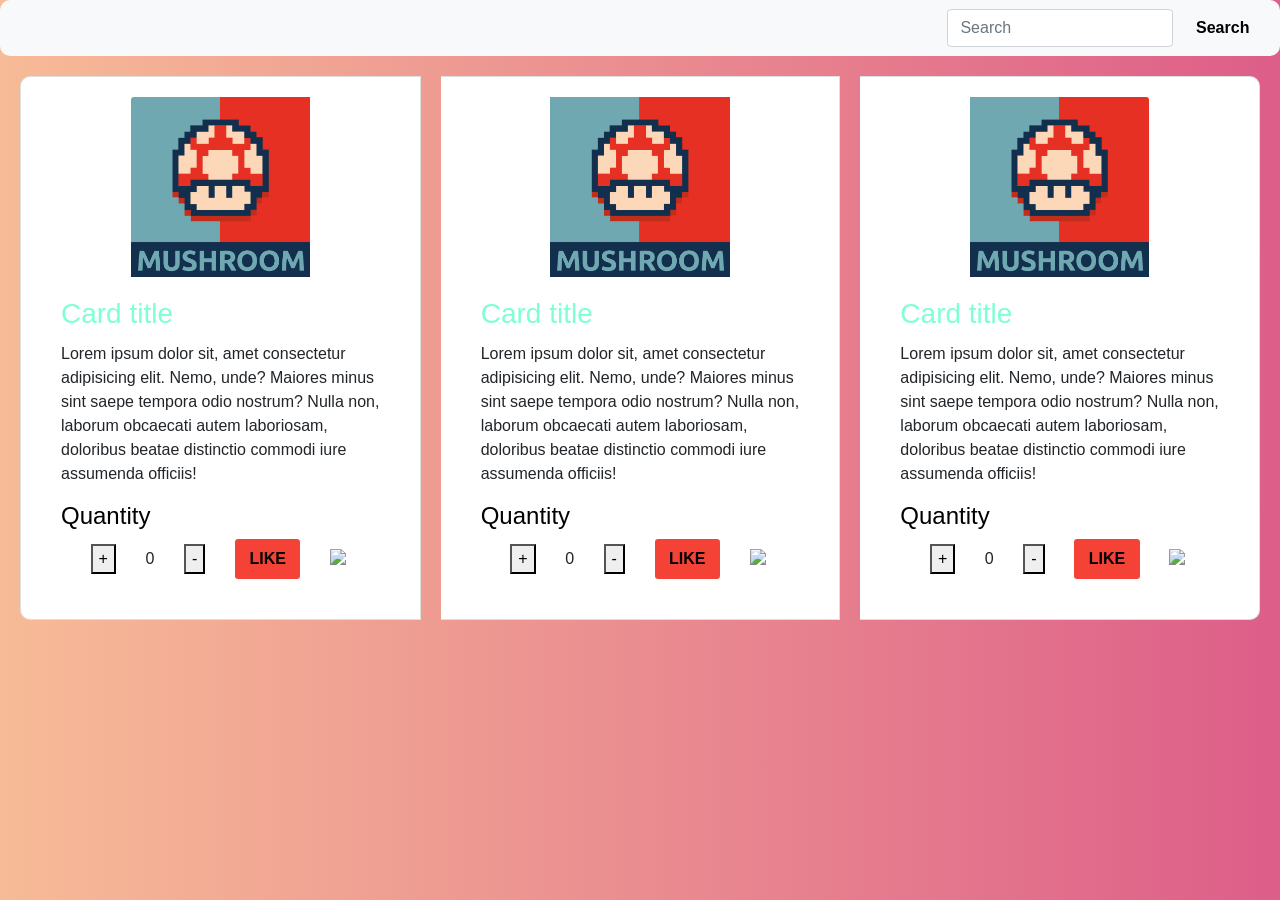
==== IntroDOM/index.html @ d8eeda42 "Update index.html" ====
<!DOCTYPE html>
<html lang="en">

<head>
    <meta charset="UTF-8" />
    <meta http-equiv="X-UA-Compatible" content="IE=edge" />
    <meta name="viewport" content="width=device-width, initial-scale=1.0" />
    <title>Document</title>
    <script>
        console.log(document);
    </script>
    <link rel="stylesheet" href="https://maxcdn.bootstrapcdn.com/bootstrap/4.0.0/css/bootstrap.min.css" integrity="sha384-Gn5384xqQ1aoWXA+058RXPxPg6fy4IWvTNh0E263XmFcJlSAwiGgFAW/dAiS6JXm" crossorigin="anonymous" />
    <link rel="stylesheet" href="style.css" />

</head>

<body>
    <header>
        <nav class="navbar navbar-light bg-light">
            <form class="form-inline">
                <input class="form-control mr-sm-2" type="search" placeholder="Search" aria-label="Search">
                <button class="btn btn-outline-success my-2 my-sm-0" type="submit">Search</button>
            </form>
        </nav>



        </button>
        </nav>
    </header>
    <main>
        <div class="card-group">
            <div class="card">
                <img class="card-img-top" src="./MUSHROOM.jpg" alt="Card image cap" />
                <div class="card-body">
                    <h3 class="card-title">Card title</h3>
                    <p class="card-text">
                        Lorem ipsum dolor sit, amet consectetur adipisicing elit. Nemo, unde? Maiores minus sint saepe tempora odio nostrum? Nulla non, laborum obcaecati autem laboriosam, doloribus beatae distinctio commodi iure assumenda officiis! </p>
                    <h4>Quantity</h4>

                    <div class="boutton">
                        <button class="plus">+</button>
                        <span class="qte">0</span>
                        <button class="minus">-</button>
                        <button class="btn danger">LIKE</button>
                        <img class="btnDelete" src="https://img.icons8.com/ios/452/waste.png" alt="poubelle" />
                    </div>

                </div>

            </div>
            <div class="card">
                <img class="card-img-top" src="./MUSHROOM.jpg" alt="Card image cap" />
                <div class="card-body">
                    <h3 class="card-title">Card title</h3>
                    <p class="card-text">
                        Lorem ipsum dolor sit, amet consectetur adipisicing elit. Nemo, unde? Maiores minus sint saepe tempora odio nostrum? Nulla non, laborum obcaecati autem laboriosam, doloribus beatae distinctio commodi iure assumenda officiis! </p>
                    <h4>Quantity</h4>

                    <div class="boutton">
                        <button class="plus">+</button>
                        <span class="qte">0</span>
                        <button class="minus">-</button>
                        <button class="btn danger">LIKE</button>
                        <img class="btnDelete" src="https://img.icons8.com/ios/452/waste.png" alt="poubelle" />
                    </div>

                </div>

            </div>
            <div class="card">
                <img class="card-img-top" src="./MUSHROOM.jpg" alt="Card image cap" />
                <div class="card-body">
                    <h3 class="card-title">Card title</h3>
                    <p class="card-text">
                        Lorem ipsum dolor sit, amet consectetur adipisicing elit. Nemo, unde? Maiores minus sint saepe tempora odio nostrum? Nulla non, laborum obcaecati autem laboriosam, doloribus beatae distinctio commodi iure assumenda officiis! </p>
                    <h4>Quantity</h4>
                    <div class="boutton">
                        <button class="plus">+</button>
                        <span class="qte">0</span>
                        <button class="minus">-</button>
                        <button class="btn danger">LIKE</button>
                        <img class="btnDelete" src="https://img.icons8.com/ios/452/waste.png" alt="poubelle" />



                    </div>

                </div>

            </div>

        </div>


    </main>
    <!-- ----------------------------------------------------- -->
    <!-- scipts bootstrap -->
    <script src="https://code.jquery.com/jquery-3.2.1.slim.min.js" integrity="sha384-KJ3o2DKtIkvYIK3UENzmM7KCkRr/rE9/Qpg6aAZGJwFDMVNA/GpGFF93hXpG5KkN" crossorigin="anonymous"></script>
    <script src="https://cdnjs.cloudflare.com/ajax/libs/popper.js/1.12.9/umd/popper.min.js" integrity="sha384-ApNbgh9B+Y1QKtv3Rn7W3mgPxhU9K/ScQsAP7hUibX39j7fakFPskvXusvfa0b4Q" crossorigin="anonymous"></script>
    <script src="https://maxcdn.bootstrapcdn.com/bootstrap/4.0.0/js/bootstrap.min.js" integrity="sha384-JZR6Spejh4U02d8jOt6vLEHfe/JQGiRRSQQxSfFWpi1MquVdAyjUar5+76PVCmYl" crossorigin="anonymous"></script>

    <Script src='./script.js'></Script>
</body>

</html>
---- IntroDOM/style.css ----
body {
    background: linear-gradient(to left, #dd5e89, #f7bb97);
    min-height: 100vh;
}

.cards {
    justify-content: space-between;
    width: 20%;
    border-radius: 10px;
}

.card {
    padding: 20px;
    margin: 20px;
    justify-content: center;
    align-items: center;
    border-radius: 10px;
}

.card-group {
    display: flex;
    justify-content: space-between;
    align-items: center;
    border-radius: 10px;
}

.btn {
    background-color: rgb(255, 255, 255);
}

h3 {
    color: aquamarine;
}

.navbar {
    display: flex;
    justify-content: flex-end;
    border-radius: 10px;
}

h4 {
    color: rgb(0, 0, 0);
}

.card-img-top {
    width: 50%;
    height: 50%;
    align-items: center;
}

.bottom-wrap-payment {
    padding: 0px;
    border-top: 1px solid #e4e4e4
}

.btn {
    display: inline-block;
    font-weight: 600;
    color: #000000;
    text-align: center;
    vertical-align: middle;
    -webkit-user-select: none;
    -moz-user-select: none;
    -ms-user-select: none;
    user-select: none;
    background-color: transparent;
    border: 1px solid transparent;
    padding: 0.45rem 0.85rem;
    font-size: 1rem;
    line-height: 1.5;
    border-radius: 0.2rem
}

.btn-primary {
    color: #fff;
    background-color: #3167eb;
    border-color: #3167eb
}

.bottom-wrap {
    display: flex;
    justify-content: space-evenly;
    align-items: center;
    flex-direction: column;
    margin-top: 50px;
}

.boutton {
    display: flex;
    justify-content: space-evenly;
    align-items: center;
}


/*.like {
    height: 20px;
    width: 20px;
}*/

.danger {
    background-color: #f44336;
}

.danger:hover {
    background: #da190b;
}

.btnDelete {
    width: 20px;
    height: 20px;
}
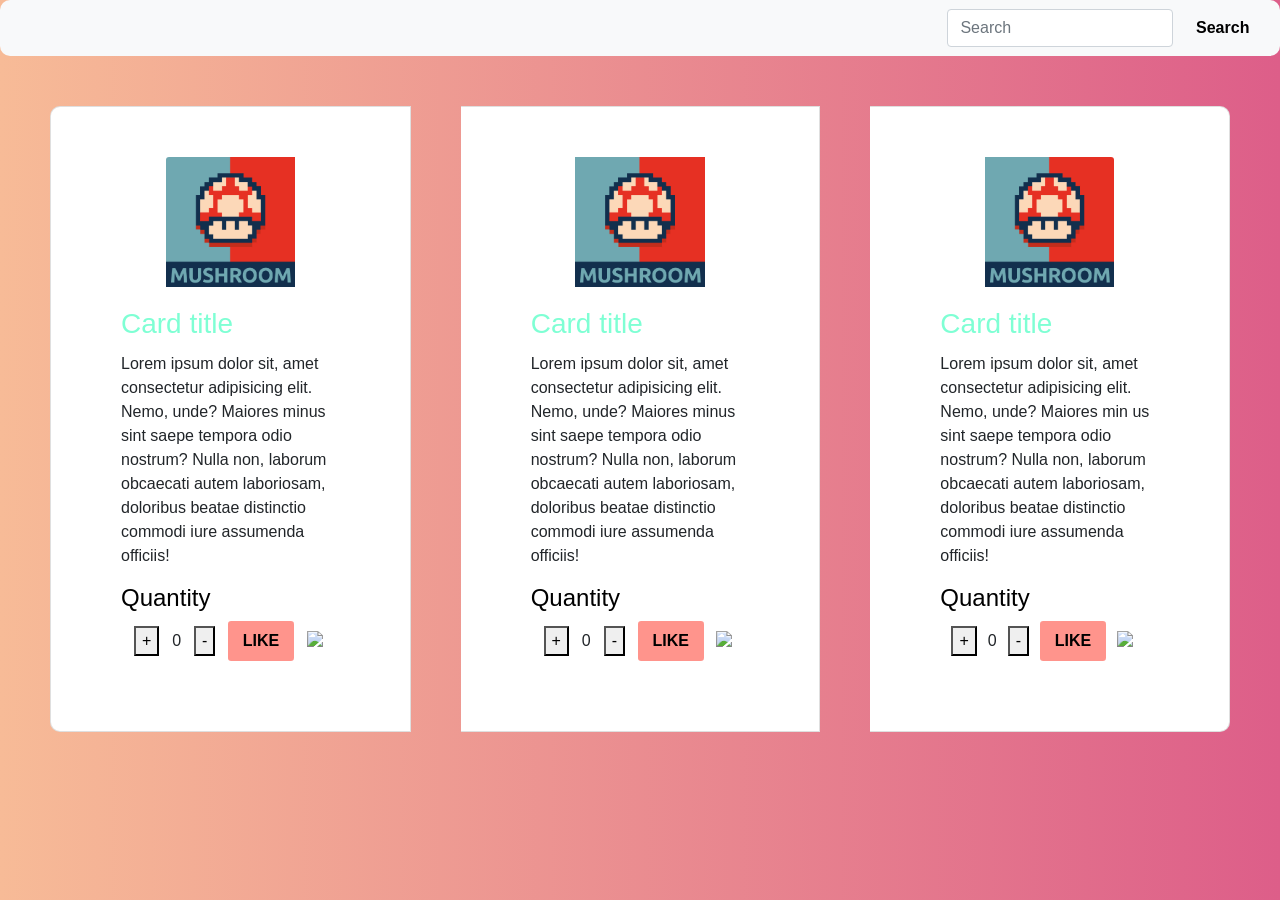
==== commit 761f4bf2: "Update index.html" ====
--- a/IntroDOM/index.html
+++ b/IntroDOM/index.html
@@ -73,7 +73,7 @@
                 <div class="card-body">
                     <h3 class="card-title">Card title</h3>
                     <p class="card-text">
-                        Lorem ipsum dolor sit, amet consectetur adipisicing elit. Nemo, unde? Maiores minus sint saepe tempora odio nostrum? Nulla non, laborum obcaecati autem laboriosam, doloribus beatae distinctio commodi iure assumenda officiis! </p>
+                        Lorem ipsum dolor sit, amet consectetur adipisicing elit. Nemo, unde? Maiores min us sint saepe tempora odio nostrum? Nulla non, laborum obcaecati autem laboriosam, doloribus beatae distinctio commodi iure assumenda officiis! </p>
                     <h4>Quantity</h4>
                     <div class="boutton">
                         <button class="plus">+</button>
@@ -81,12 +81,14 @@
                         <button class="minus">-</button>
                         <button class="btn danger">LIKE</button>
                         <img class="btnDelete" src="https://img.icons8.com/ios/452/waste.png" alt="poubelle" />
+                        <div class="placement">
+                            <div class="heart"></div>
+                        </div>
+                    </div>
 
 
+                </div>
 
-                    </div>
-
-                </div>
 
             </div>
 
--- a/IntroDOM/style.css
+++ b/IntroDOM/style.css
@@ -5,16 +5,20 @@
 
 .cards {
     justify-content: space-between;
-    width: 20%;
+    width: 200px;
     border-radius: 10px;
+    margin-bottom: 50px;
+    margin: top 50px;
 }
 
 .card {
-    padding: 20px;
-    margin: 20px;
+    padding: 50px;
+    margin: 50px;
+    margin: bottom 50px;
     justify-content: center;
     align-items: center;
     border-radius: 10px;
+    width: 20px;
 }
 
 .card-group {
@@ -98,7 +102,7 @@
 }*/
 
 .danger {
-    background-color: #f44336;
+    background-color: #ff948c;
 }
 
 .danger:hover {
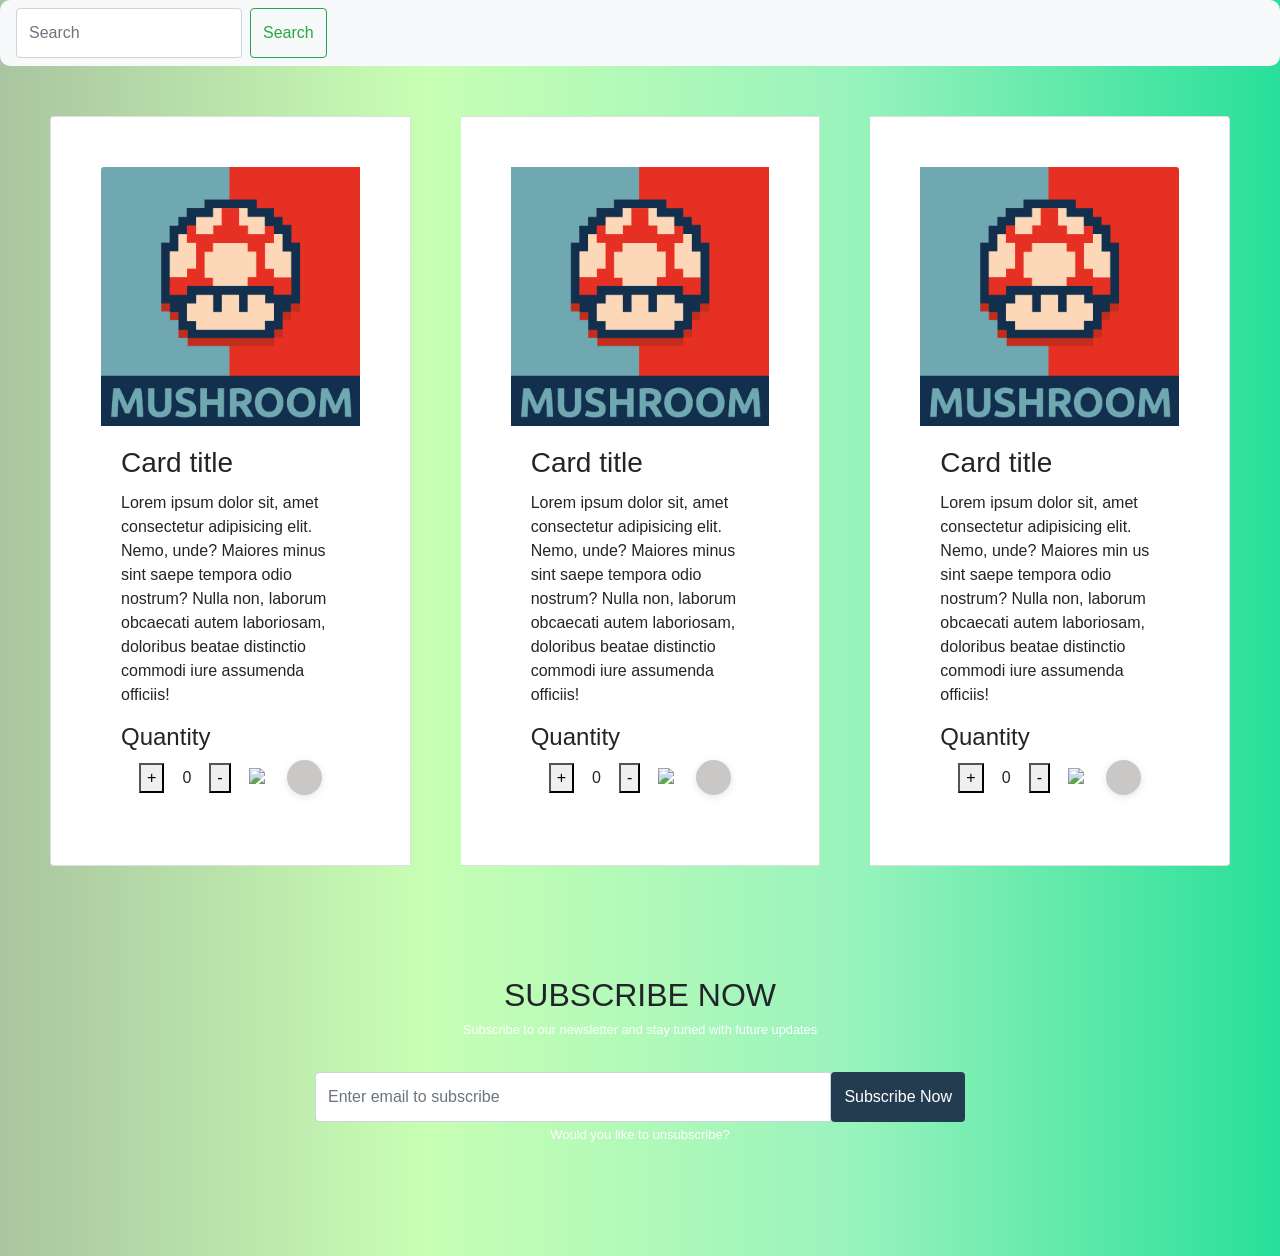
==== commit dc0fef50: "Update index.html" ====
--- a/IntroDOM/index.html
+++ b/IntroDOM/index.html
@@ -9,8 +9,10 @@
     <script>
         console.log(document);
     </script>
+
     <link rel="stylesheet" href="https://maxcdn.bootstrapcdn.com/bootstrap/4.0.0/css/bootstrap.min.css" integrity="sha384-Gn5384xqQ1aoWXA+058RXPxPg6fy4IWvTNh0E263XmFcJlSAwiGgFAW/dAiS6JXm" crossorigin="anonymous" />
     <link rel="stylesheet" href="style.css" />
+    <link href="//maxcdn.bootstrapcdn.com/bootstrap/4.1.1/css/bootstrap.min.css" rel="stylesheet" id="bootstrap-css">
 
 </head>
 
@@ -22,13 +24,18 @@
                 <button class="btn btn-outline-success my-2 my-sm-0" type="submit">Search</button>
             </form>
         </nav>
-
-
-
         </button>
         </nav>
     </header>
     <main>
+        <!-- Slides -->
+
+
+
+
+
+
+        <!-- Cards -->
         <div class="card-group">
             <div class="card">
                 <img class="card-img-top" src="./MUSHROOM.jpg" alt="Card image cap" />
@@ -42,8 +49,10 @@
                         <button class="plus">+</button>
                         <span class="qte">0</span>
                         <button class="minus">-</button>
-                        <button class="btn danger">LIKE</button>
                         <img class="btnDelete" src="https://img.icons8.com/ios/452/waste.png" alt="poubelle" />
+                        <div class="h_container">
+                            <i id="heart" class="far fa-heart"></i>
+                        </div>
                     </div>
 
                 </div>
@@ -61,8 +70,11 @@
                         <button class="plus">+</button>
                         <span class="qte">0</span>
                         <button class="minus">-</button>
-                        <button class="btn danger">LIKE</button>
+
                         <img class="btnDelete" src="https://img.icons8.com/ios/452/waste.png" alt="poubelle" />
+                        <div class="h_container">
+                            <i id="heart" class="far fa-heart"></i>
+                        </div>
                     </div>
 
                 </div>
@@ -79,10 +91,9 @@
                         <button class="plus">+</button>
                         <span class="qte">0</span>
                         <button class="minus">-</button>
-                        <button class="btn danger">LIKE</button>
                         <img class="btnDelete" src="https://img.icons8.com/ios/452/waste.png" alt="poubelle" />
-                        <div class="placement">
-                            <div class="heart"></div>
+                        <div class="h_container">
+                            <i id="heart" class="far fa-heart"></i>
                         </div>
                     </div>
 
@@ -96,8 +107,29 @@
 
 
     </main>
+    <footer>
+        <div class="newsletter">
+            <div class="container">
+                <div class="row">
+                    <div class="col-sm-12">
+                        <div class="content">
+                            <h2>SUBSCRIBE NOW</h2>
+                            <h6 class="content-tuned">Subscribe to our newsletter and stay tuned with future updates</h6>
+                            <div class="input-group"> <input type="email" class="form-control" placeholder="Enter email to subscribe"> <span class="input-group-btn"> <button class="btn" type="submit">Subscribe Now</button> </div>
+                    <div class="text-center"> <a class="unsubscribe-link" href="#">Would you like to unsubscribe?</a> </div>
+                </div>
+            </div>
+        </div>
+    </div>
+</div>
+
+    </footer>
     <!-- ----------------------------------------------------- -->
     <!-- scipts bootstrap -->
+    <script src="//maxcdn.bootstrapcdn.com/bootstrap/4.1.1/js/bootstrap.min.js"></script>
+    <script src="//cdnjs.cloudflare.com/ajax/libs/jquery/3.2.1/jquery.min.js"></script>
+    <script src="https://kit.fontawesome.com/3929e16ef5.js" crossorigin="anonymous"></script>
+    <script src="{% static 'network/functions.js' %}"></script>
     <script src="https://code.jquery.com/jquery-3.2.1.slim.min.js" integrity="sha384-KJ3o2DKtIkvYIK3UENzmM7KCkRr/rE9/Qpg6aAZGJwFDMVNA/GpGFF93hXpG5KkN" crossorigin="anonymous"></script>
     <script src="https://cdnjs.cloudflare.com/ajax/libs/popper.js/1.12.9/umd/popper.min.js" integrity="sha384-ApNbgh9B+Y1QKtv3Rn7W3mgPxhU9K/ScQsAP7hUibX39j7fakFPskvXusvfa0b4Q" crossorigin="anonymous"></script>
     <script src="https://maxcdn.bootstrapcdn.com/bootstrap/4.0.0/js/bootstrap.min.js" integrity="sha384-JZR6Spejh4U02d8jOt6vLEHfe/JQGiRRSQQxSfFWpi1MquVdAyjUar5+76PVCmYl" crossorigin="anonymous"></script>
--- a/IntroDOM/style.css
+++ b/IntroDOM/style.css
@@ -1,6 +1,8 @@
 body {
-    background: linear-gradient(to left, #dd5e89, #f7bb97);
+    background: linear-gradient(to left, #28DF99, #99F3BD, #c8ffb4, #aac5a0);
     min-height: 100vh;
+    display: block;
+    margin: 50px;
 }
 
 .cards {
@@ -40,6 +42,10 @@
     display: flex;
     justify-content: flex-end;
     border-radius: 10px;
+}
+
+.bg-light {
+    background-color: #f8f9fa93!important;
 }
 
 h4 {
@@ -113,3 +119,93 @@
     width: 20px;
     height: 20px;
 }
+
+.h_container {
+    background-color: #cac7c7;
+    border-radius: 20px;
+    box-shadow: 0 2px 8px rgba(0, 0, 0, .1);
+    display: inline-block;
+    width: 35px;
+    height: 35px;
+    text-align: center;
+    line-height: 45px;
+}
+
+#heart {
+    font-size: 25px;
+}
+
+#heart:hover {
+    color: red;
+}
+
+
+/* footer*/
+
+.newsletter {
+    padding: 80px 0;
+    margin: 30px;
+}
+
+.newsletter .content {
+    max-width: 650px;
+    margin: 0 auto;
+    text-align: center;
+    position: relative;
+    z-index: 2
+}
+
+.content-tuned {
+    font-size: 0.8rem;
+    margin-bottom: 34px !important;
+    color: #fff
+}
+
+h2 {
+    color: #fff;
+    margin-bottom: 6px
+}
+
+.form-control {
+    height: 50px;
+    border-color: #ffffff;
+    border-radius: 2px 0px 0px 2px
+}
+
+.form-control:focus {
+    box-shadow: none !important;
+    border: 2px solid #243c4f;
+    border-color: none
+}
+
+.btn {
+    min-height: 50px;
+    border-radius: 0;
+    background: #243c4f;
+    color: #fff;
+    font-weight: 300
+}
+
+.btn:hover {
+    background: red;
+    color: #fff
+}
+
+.form-control:focus {
+    color: #495057;
+    background-color: #fff;
+    border-color: #80bdff;
+    outline: 0;
+    box-shadow: 0 0 0 0rem rgba(0, 123, 255, .25) !important
+}
+
+.unsubscribe-link {
+    text-decoration: none !important;
+    font-size: 13px;
+    color: #fff
+}
+
+.unsubscribe-link:hover {
+    text-decoration: none !important;
+    color: #fff
+}
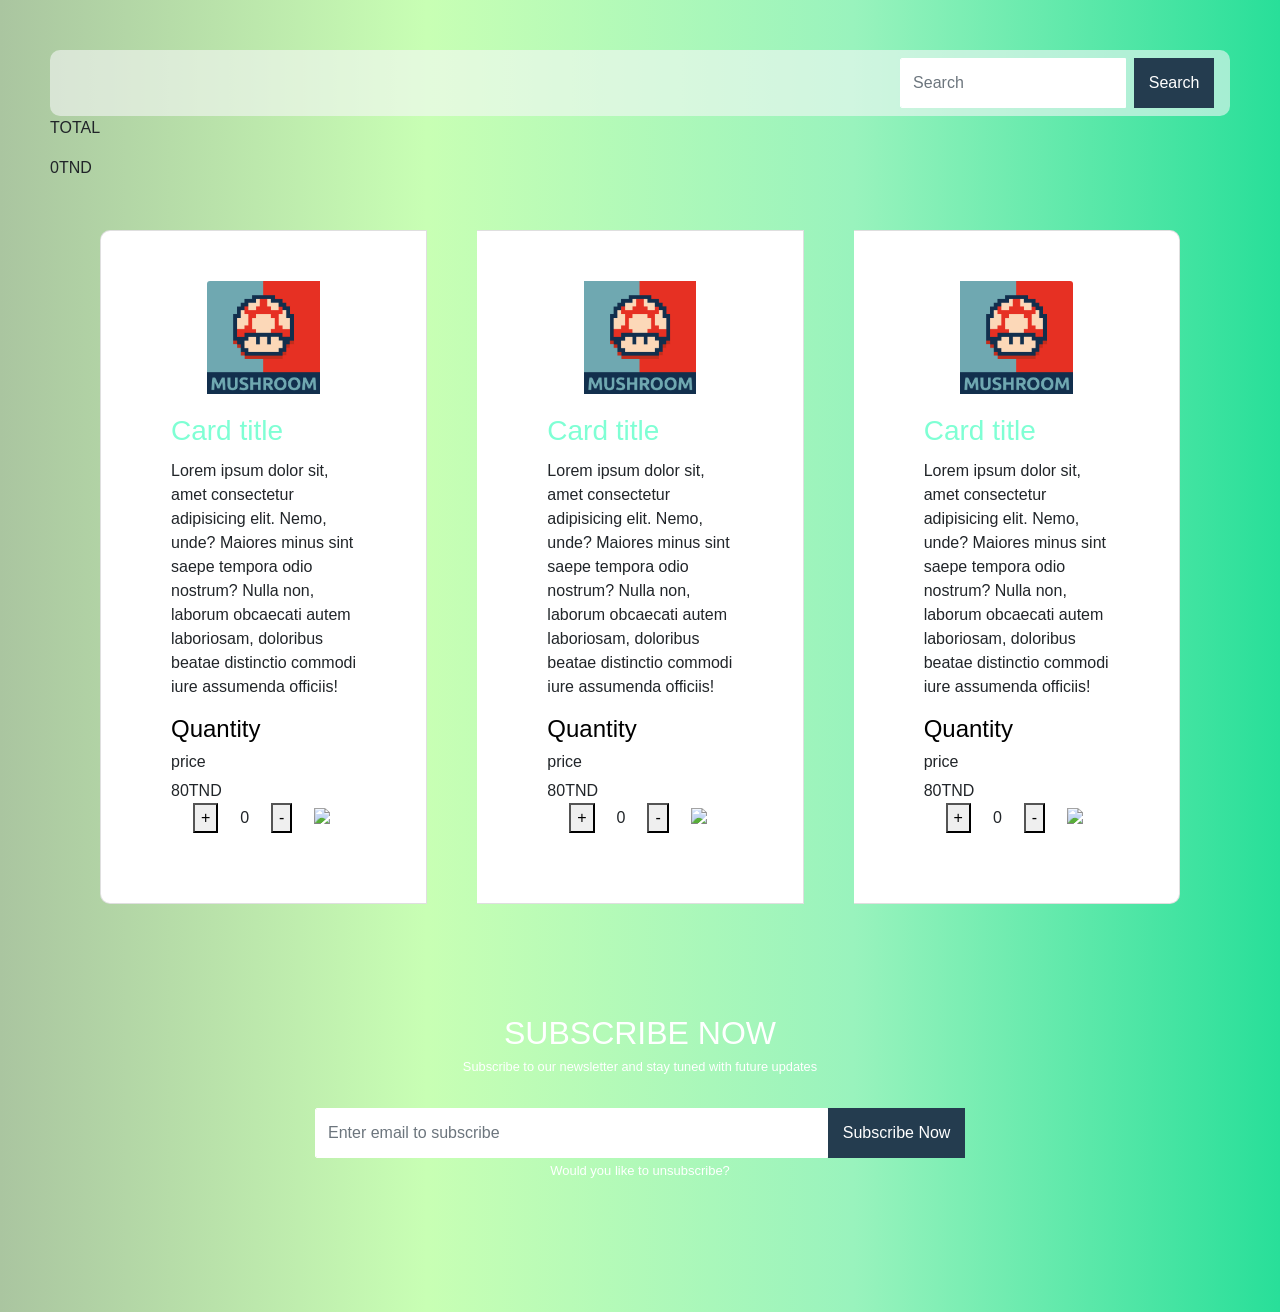
==== commit b9eaf35d: "Update index.html" ====
--- a/IntroDOM/index.html
+++ b/IntroDOM/index.html
@@ -9,10 +9,10 @@
     <script>
         console.log(document);
     </script>
-
+    <link href="https://fonts.googleapis.com/icon?family=Material+Icons" rel="stylesheet">
     <link rel="stylesheet" href="https://maxcdn.bootstrapcdn.com/bootstrap/4.0.0/css/bootstrap.min.css" integrity="sha384-Gn5384xqQ1aoWXA+058RXPxPg6fy4IWvTNh0E263XmFcJlSAwiGgFAW/dAiS6JXm" crossorigin="anonymous" />
     <link rel="stylesheet" href="style.css" />
-    <link href="//maxcdn.bootstrapcdn.com/bootstrap/4.1.1/css/bootstrap.min.css" rel="stylesheet" id="bootstrap-css">
+
 
 </head>
 
@@ -36,6 +36,11 @@
 
 
         <!-- Cards -->
+        <div></div>
+        <p>TOTAL</p>
+        <i class="fas fa-shopping-cart"></i>
+        <span class="TOTAL">0</span>TND
+        </div>
         <div class="card-group">
             <div class="card">
                 <img class="card-img-top" src="./MUSHROOM.jpg" alt="Card image cap" />
@@ -44,15 +49,17 @@
                     <p class="card-text">
                         Lorem ipsum dolor sit, amet consectetur adipisicing elit. Nemo, unde? Maiores minus sint saepe tempora odio nostrum? Nulla non, laborum obcaecati autem laboriosam, doloribus beatae distinctio commodi iure assumenda officiis! </p>
                     <h4>Quantity</h4>
+                    <h6>price</h6>
+                    <span class="prx">80</span>TND
 
                     <div class="boutton">
                         <button class="plus">+</button>
                         <span class="qte">0</span>
                         <button class="minus">-</button>
                         <img class="btnDelete" src="https://img.icons8.com/ios/452/waste.png" alt="poubelle" />
-                        <div class="h_container">
-                            <i id="heart" class="far fa-heart"></i>
-                        </div>
+
+
+
                     </div>
 
                 </div>
@@ -65,16 +72,17 @@
                     <p class="card-text">
                         Lorem ipsum dolor sit, amet consectetur adipisicing elit. Nemo, unde? Maiores minus sint saepe tempora odio nostrum? Nulla non, laborum obcaecati autem laboriosam, doloribus beatae distinctio commodi iure assumenda officiis! </p>
                     <h4>Quantity</h4>
+                    <h6>price</h6>
+                    <span class="prx">80</span>TND
 
                     <div class="boutton">
                         <button class="plus">+</button>
                         <span class="qte">0</span>
                         <button class="minus">-</button>
+                        <img class="btnDelete" src="https://img.icons8.com/ios/452/waste.png" alt="poubelle" />
 
-                        <img class="btnDelete" src="https://img.icons8.com/ios/452/waste.png" alt="poubelle" />
-                        <div class="h_container">
-                            <i id="heart" class="far fa-heart"></i>
-                        </div>
+
+
                     </div>
 
                 </div>
@@ -85,24 +93,24 @@
                 <div class="card-body">
                     <h3 class="card-title">Card title</h3>
                     <p class="card-text">
-                        Lorem ipsum dolor sit, amet consectetur adipisicing elit. Nemo, unde? Maiores min us sint saepe tempora odio nostrum? Nulla non, laborum obcaecati autem laboriosam, doloribus beatae distinctio commodi iure assumenda officiis! </p>
+                        Lorem ipsum dolor sit, amet consectetur adipisicing elit. Nemo, unde? Maiores minus sint saepe tempora odio nostrum? Nulla non, laborum obcaecati autem laboriosam, doloribus beatae distinctio commodi iure assumenda officiis! </p>
                     <h4>Quantity</h4>
+                    <h6>price</h6>
+                    <span class="prx">80</span>TND
+
                     <div class="boutton">
                         <button class="plus">+</button>
                         <span class="qte">0</span>
                         <button class="minus">-</button>
                         <img class="btnDelete" src="https://img.icons8.com/ios/452/waste.png" alt="poubelle" />
-                        <div class="h_container">
-                            <i id="heart" class="far fa-heart"></i>
-                        </div>
+
+
+
                     </div>
-
 
                 </div>
 
-
             </div>
-
         </div>
 
 
@@ -126,14 +134,13 @@
     </footer>
     <!-- ----------------------------------------------------- -->
     <!-- scipts bootstrap -->
+   <script src="https://cdnjs.cloudflare.com/ajax/libs/jquery/3.3.1/jquery.min.js"></script>
     <script src="//maxcdn.bootstrapcdn.com/bootstrap/4.1.1/js/bootstrap.min.js"></script>
     <script src="//cdnjs.cloudflare.com/ajax/libs/jquery/3.2.1/jquery.min.js"></script>
     <script src="https://kit.fontawesome.com/3929e16ef5.js" crossorigin="anonymous"></script>
     <script src="{% static 'network/functions.js' %}"></script>
     <script src="https://code.jquery.com/jquery-3.2.1.slim.min.js" integrity="sha384-KJ3o2DKtIkvYIK3UENzmM7KCkRr/rE9/Qpg6aAZGJwFDMVNA/GpGFF93hXpG5KkN" crossorigin="anonymous"></script>
     <script src="https://cdnjs.cloudflare.com/ajax/libs/popper.js/1.12.9/umd/popper.min.js" integrity="sha384-ApNbgh9B+Y1QKtv3Rn7W3mgPxhU9K/ScQsAP7hUibX39j7fakFPskvXusvfa0b4Q" crossorigin="anonymous"></script>
-    <script src="https://maxcdn.bootstrapcdn.com/bootstrap/4.0.0/js/bootstrap.min.js" integrity="sha384-JZR6Spejh4U02d8jOt6vLEHfe/JQGiRRSQQxSfFWpi1MquVdAyjUar5+76PVCmYl" crossorigin="anonymous"></script>
-
     <Script src='./script.js'></Script>
 </body>
 
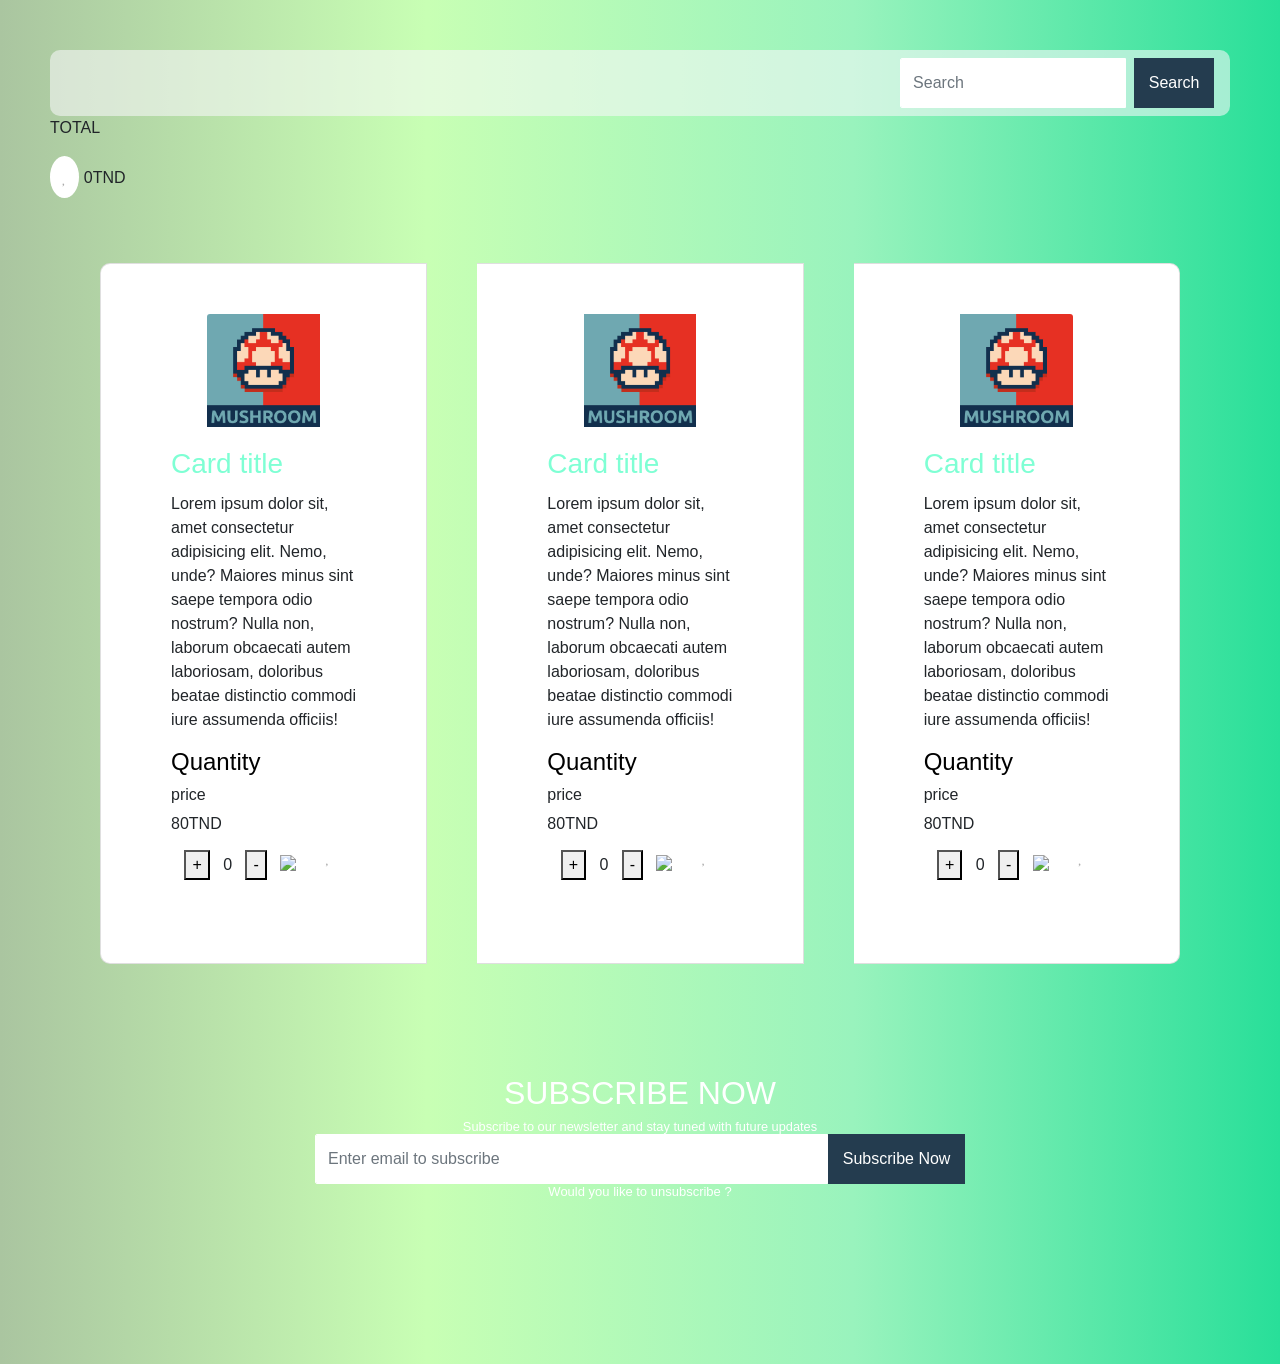
==== commit 7240cfb4: "Update index.html" ====
--- a/IntroDOM/index.html
+++ b/IntroDOM/index.html
@@ -57,7 +57,10 @@
                         <span class="qte">0</span>
                         <button class="minus">-</button>
                         <img class="btnDelete" src="https://img.icons8.com/ios/452/waste.png" alt="poubelle" />
-
+                        <div>
+                            <i></i>
+                            <span class="like">liked!</span>
+                        </div>
 
 
                     </div>
@@ -80,7 +83,10 @@
                         <span class="qte">0</span>
                         <button class="minus">-</button>
                         <img class="btnDelete" src="https://img.icons8.com/ios/452/waste.png" alt="poubelle" />
-
+                        <div>
+                            <i></i>
+                            <span class="like">liked!</span>
+                        </div>
 
 
                     </div>
@@ -103,8 +109,10 @@
                         <span class="qte">0</span>
                         <button class="minus">-</button>
                         <img class="btnDelete" src="https://img.icons8.com/ios/452/waste.png" alt="poubelle" />
-
-
+                        <div>
+                            <i></i>
+                            <span class="like">liked!</span>
+                        </div>
 
                     </div>
 
@@ -121,26 +129,38 @@
                 <div class="row">
                     <div class="col-sm-12">
                         <div class="content">
-                            <h2>SUBSCRIBE NOW</h2>
-                            <h6 class="content-tuned">Subscribe to our newsletter and stay tuned with future updates</h6>
-                            <div class="input-group"> <input type="email" class="form-control" placeholder="Enter email to subscribe"> <span class="input-group-btn"> <button class="btn" type="submit">Subscribe Now</button> </div>
-                    <div class="text-center"> <a class="unsubscribe-link" href="#">Would you like to unsubscribe?</a> </div>
+                            <h2> SUBSCRIBE NOW</h2>
+                            <h6 class="content-tuned"> Subscribe to our newsletter and stay tuned with future updates
+                                </h 6>
+                                <div class="input-group">
+                                    <input type="email" class="form-control" placeholder="Enter email to subscribe">
+                                    <span class="input-group-btn">
+                                        <button class="btn" type="submit"> Subscribe Now </button>
+                                </div>
+                                <div class="text-center">
+                                    <a class="unsubscribe-link" href="#"> Would you like to unsubscribe ? </a>
+                                </div>
+                        </div>
+                    </div>
                 </div>
             </div>
         </div>
-    </div>
-</div>
 
     </footer>
     <!-- ----------------------------------------------------- -->
     <!-- scipts bootstrap -->
-   <script src="https://cdnjs.cloudflare.com/ajax/libs/jquery/3.3.1/jquery.min.js"></script>
+    <script src="https://cdnjs.cloudflare.com/ajax/libs/jquery/3.3.1/jquery.min.js">
+    </script>
     <script src="//maxcdn.bootstrapcdn.com/bootstrap/4.1.1/js/bootstrap.min.js"></script>
     <script src="//cdnjs.cloudflare.com/ajax/libs/jquery/3.2.1/jquery.min.js"></script>
     <script src="https://kit.fontawesome.com/3929e16ef5.js" crossorigin="anonymous"></script>
     <script src="{% static 'network/functions.js' %}"></script>
-    <script src="https://code.jquery.com/jquery-3.2.1.slim.min.js" integrity="sha384-KJ3o2DKtIkvYIK3UENzmM7KCkRr/rE9/Qpg6aAZGJwFDMVNA/GpGFF93hXpG5KkN" crossorigin="anonymous"></script>
-    <script src="https://cdnjs.cloudflare.com/ajax/libs/popper.js/1.12.9/umd/popper.min.js" integrity="sha384-ApNbgh9B+Y1QKtv3Rn7W3mgPxhU9K/ScQsAP7hUibX39j7fakFPskvXusvfa0b4Q" crossorigin="anonymous"></script>
+    <script src="https://code.jquery.com/jquery-3.2.1.slim.min.js"
+        integrity="sha384-KJ3o2DKtIkvYIK3UENzmM7KCkRr/rE9/Qpg6aAZGJwFDMVNA/GpGFF93hXpG5KkN" crossorigin="anonymous">
+    </script>
+    <script src="https://cdnjs.cloudflare.com/ajax/libs/popper.js/1.12.9/umd/popper.min.js"
+        integrity="sha384-ApNbgh9B+Y1QKtv3Rn7W3mgPxhU9K/ScQsAP7hUibX39j7fakFPskvXusvfa0b4Q" crossorigin="anonymous">
+    </script>
     <Script src='./script.js'></Script>
 </body>
 
--- a/IntroDOM/style.css
+++ b/IntroDOM/style.css
@@ -101,12 +101,6 @@
     align-items: center;
 }
 
-
-/*.like {
-    height: 20px;
-    width: 20px;
-}*/
-
 .danger {
     background-color: #ff948c;
 }
@@ -131,12 +125,14 @@
     line-height: 45px;
 }
 
-#heart {
-    font-size: 25px;
-}
-
-#heart:hover {
+.fa-heart-o {
     color: red;
+    cursor: pointer;
+}
+
+.fa-heart {
+    color: red;
+    cursor: pointer;
 }
 
 
@@ -209,3 +205,49 @@
     text-decoration: none !important;
     color: #fff
 }
+
+i {
+    cursor: pointer;
+    padding: 10px 12px 8px;
+    background: #fff;
+    border-radius: 50%;
+    display: inline-block;
+    margin: 0 0 15px;
+    color: #aaa;
+    transition: .2s;
+}
+
+i:hover {
+    color: #666;
+}
+
+i:before {
+    font-family: fontawesome;
+    content: '\f004';
+    font-style: normal;
+}
+
+.like {
+    position: absolute;
+    bottom: 70px;
+    left: 0;
+    right: 0;
+    visibility: hidden;
+    transition: .6s;
+    z-index: -2;
+    font-size: 2px;
+    color: transparent;
+    font-weight: 400;
+}
+
+i.press {
+    animation: size .4s;
+    color: #e23b3b;
+}
+
+span.press {
+    bottom: 120px;
+    font-size: 14px;
+    visibility: visible;
+    animation: fade 1s;
+}
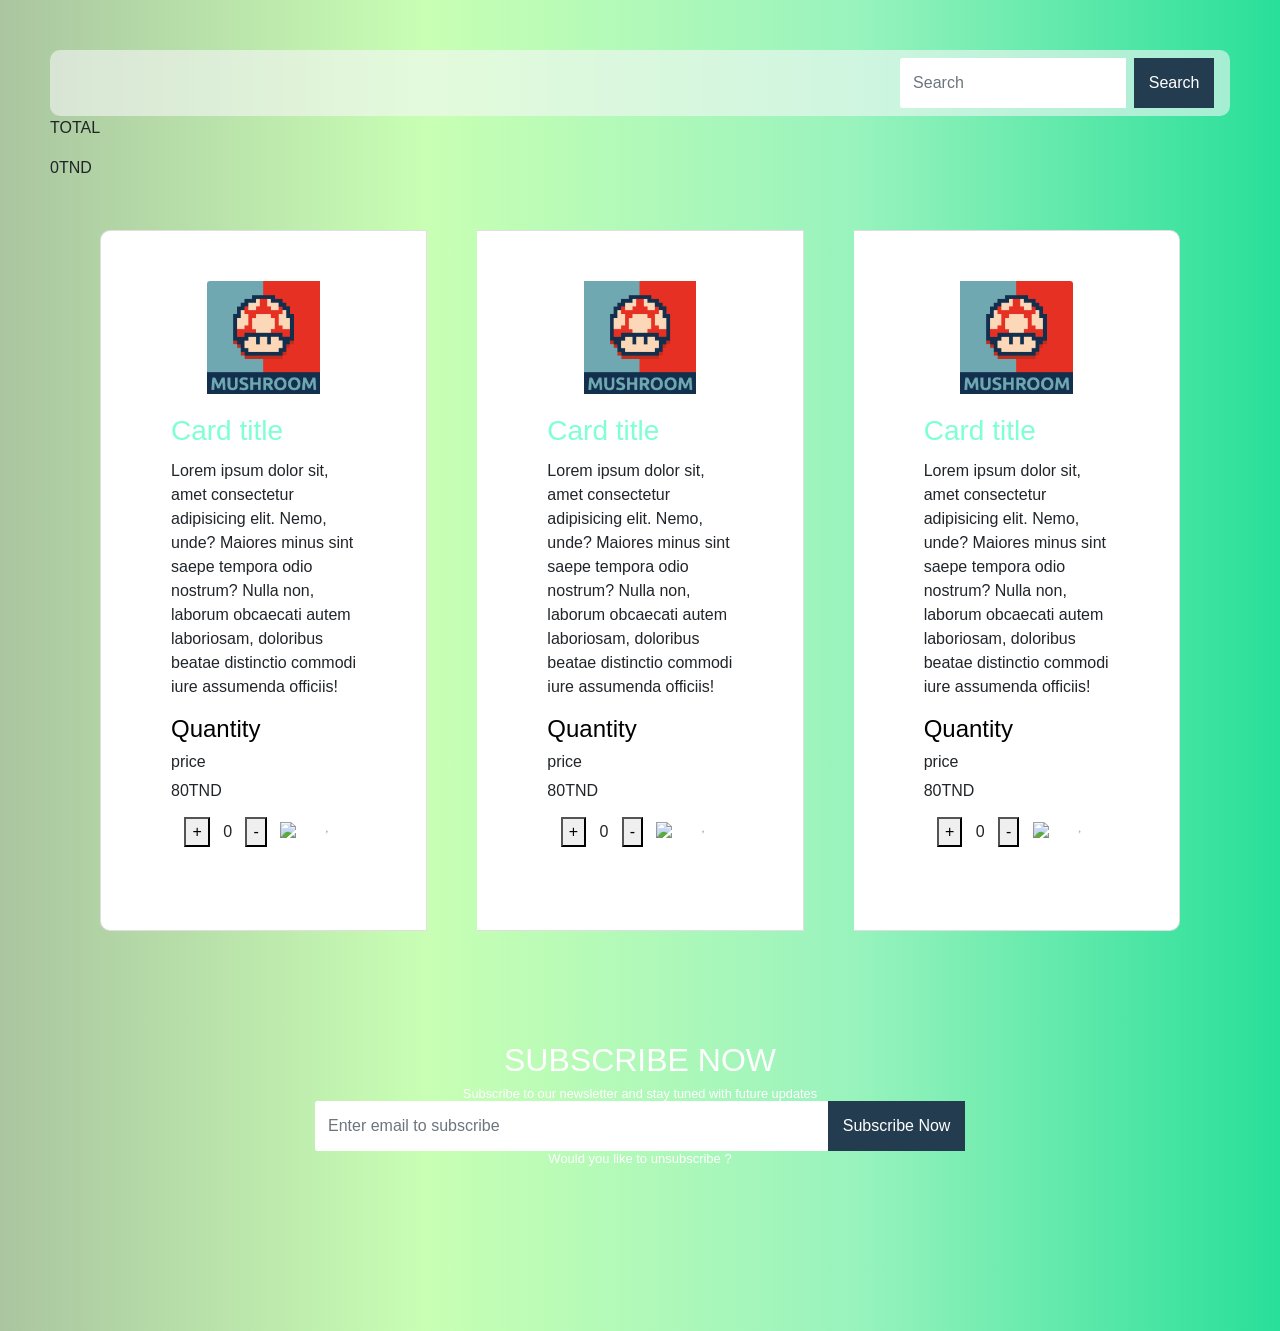
==== commit 8ca5dc14: "Update index.html" ====
--- a/IntroDOM/index.html
+++ b/IntroDOM/index.html
@@ -38,7 +38,7 @@
         <!-- Cards -->
         <div></div>
         <p>TOTAL</p>
-        <i class="fas fa-shopping-cart"></i>
+        <a class="fas fa-shopping-cart"></a>
         <span class="TOTAL">0</span>TND
         </div>
         <div class="card-group">
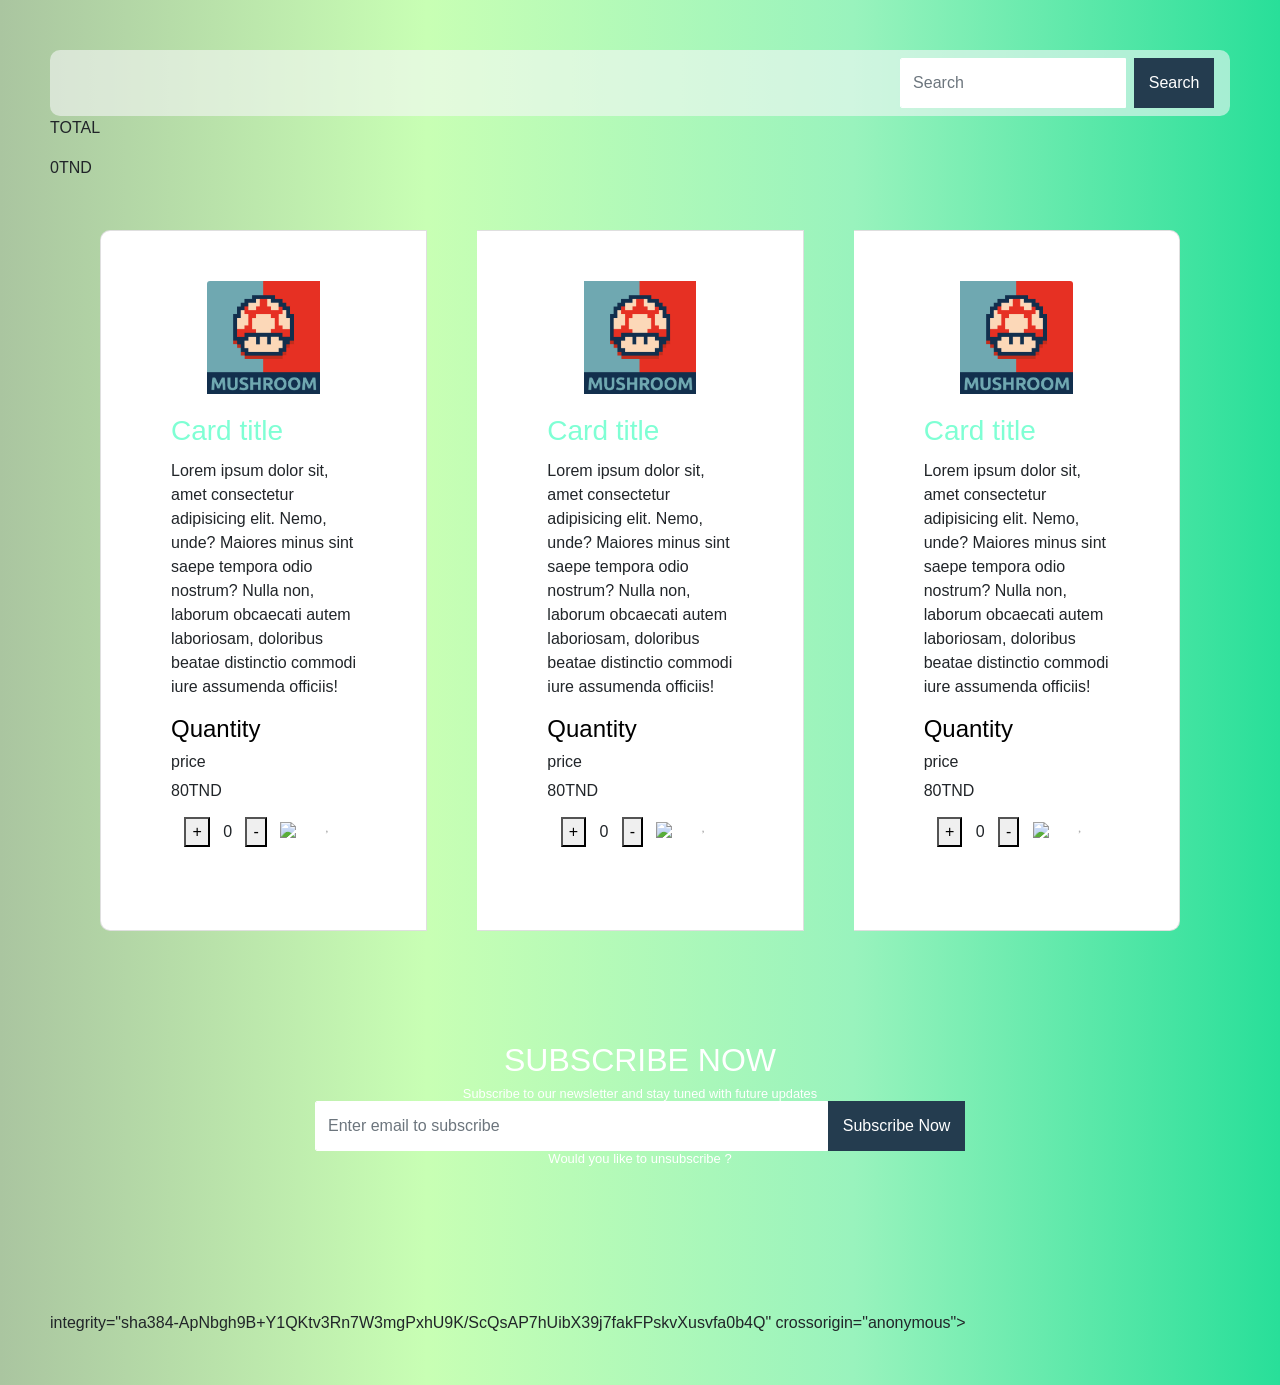
==== commit 07158945: "Update index.html" ====
--- a/IntroDOM/index.html
+++ b/IntroDOM/index.html
@@ -58,7 +58,7 @@
                         <button class="minus">-</button>
                         <img class="btnDelete" src="https://img.icons8.com/ios/452/waste.png" alt="poubelle" />
                         <div>
-                            <i></i>
+                            <i class="f1"></i>
                             <span class="like">liked!</span>
                         </div>
 
@@ -84,10 +84,9 @@
                         <button class="minus">-</button>
                         <img class="btnDelete" src="https://img.icons8.com/ios/452/waste.png" alt="poubelle" />
                         <div>
-                            <i></i>
+                            <i class="f2"></i>
                             <span class="like">liked!</span>
                         </div>
-
 
                     </div>
 
@@ -110,7 +109,7 @@
                         <button class="minus">-</button>
                         <img class="btnDelete" src="https://img.icons8.com/ios/452/waste.png" alt="poubelle" />
                         <div>
-                            <i></i>
+                            <i class="f3"></i>
                             <span class="like">liked!</span>
                         </div>
 
@@ -152,13 +151,12 @@
     <script src="https://cdnjs.cloudflare.com/ajax/libs/jquery/3.3.1/jquery.min.js">
     </script>
     <script src="//maxcdn.bootstrapcdn.com/bootstrap/4.1.1/js/bootstrap.min.js"></script>
-    <script src="//cdnjs.cloudflare.com/ajax/libs/jquery/3.2.1/jquery.min.js"></script>
+    
     <script src="https://kit.fontawesome.com/3929e16ef5.js" crossorigin="anonymous"></script>
-    <script src="{% static 'network/functions.js' %}"></script>
+   
     <script src="https://code.jquery.com/jquery-3.2.1.slim.min.js"
         integrity="sha384-KJ3o2DKtIkvYIK3UENzmM7KCkRr/rE9/Qpg6aAZGJwFDMVNA/GpGFF93hXpG5KkN" crossorigin="anonymous">
     </script>
-    <script src="https://cdnjs.cloudflare.com/ajax/libs/popper.js/1.12.9/umd/popper.min.js"
         integrity="sha384-ApNbgh9B+Y1QKtv3Rn7W3mgPxhU9K/ScQsAP7hUibX39j7fakFPskvXusvfa0b4Q" crossorigin="anonymous">
     </script>
     <Script src='./script.js'></Script>
